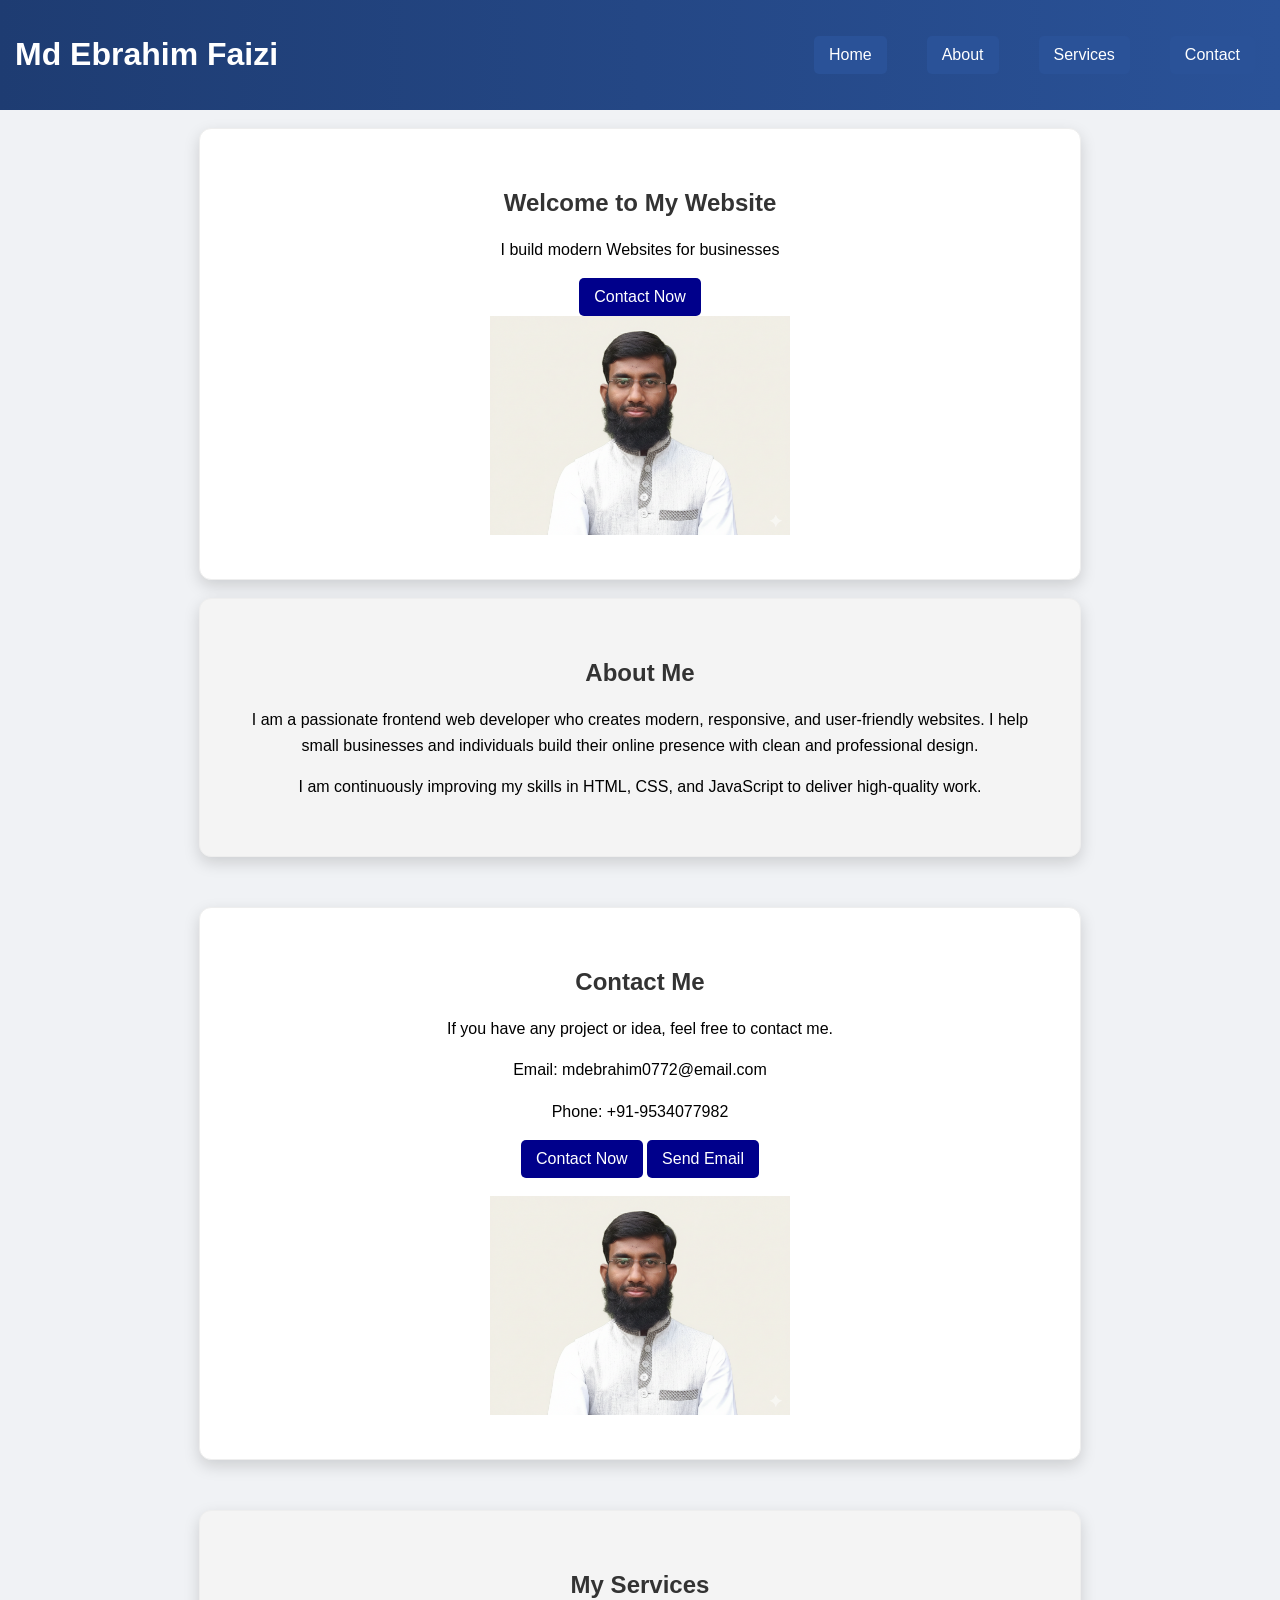
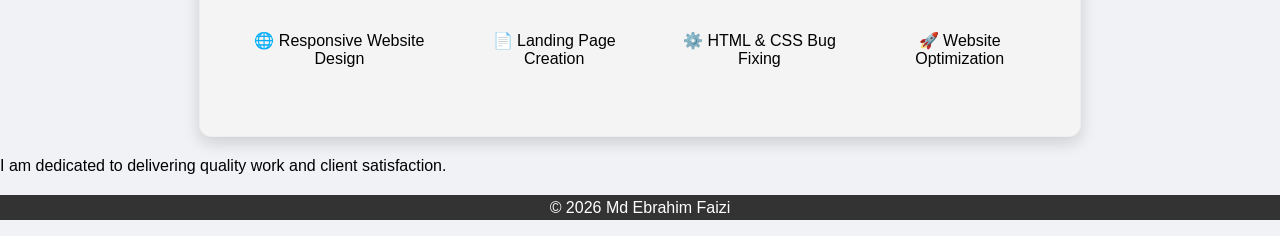
==== index.html @ 8bd7da8c "first portfolio upload" ====
<!DOCTYPE html>
<html lang="en">
<head>
    <meta charset="UTF-8">
    <meta name="viewport" content="width=device-width, initial-scale=1.0">
    <title> My Portfolio </title>
    <link rel="stylesheet" href="style.css">
</head>
<body>
    <!--Header-->

    <header>
        <h1>Md Ebrahim Faizi</h1>
        <nav>
            <a href="index.html">Home</a>
            <a href="#">About</a>
            <a href="#">Services</a>
            <a href="contact.html">Contact </a>
        </nav>
    </header>
    <br>
    <!-- Hero Section -->
     <section class="container">
        <h2> Welcome to My Website </h2>
        <p>I build modern Websites for businesses</p>
        <a href="contact.html"> Contact Now </a><br>
        <img src="images/Md Ebrahim photo.png" width="300" alt="Banner">
     </section>
     <br>
        <!-- About Section -->
     <section class="container">
        <h2> About Me </h2>
        <p>
I am a passionate frontend web developer who creates modern, responsive, and user-friendly websites.
I help small businesses and individuals build their online presence with clean and professional design.
</p>

<p>
I am continuously improving my skills in HTML, CSS, and JavaScript to deliver high-quality work.
</p>
     </section>
     <!-- Contact me-->
      <section>
      <h2>Contact Me</h2>
<p>If you have any project or idea, feel free to contact me.</p>

<p>Email: mdebrahim0772@email.com</p>
<p>Phone: +91-9534077982</p>
<a href="contact.html"> Contact Now </a>
<a href="mailto:mdebrahim0772@email.com">Send Email </a><br>
<br>
        <img src="images/Md Ebrahim photo.png" width="300" alt="My image">

      </section>
     <!-- Services Section -->
      <section class="container">
        <h2> My Services </h2>
      <ul>
  <li>🌐 Responsive Website Design</li>
  <li>📄 Landing Page Creation</li>
  <li>⚙️ HTML & CSS Bug Fixing</li>
  <li>🚀 Website Optimization</li>
</ul>
      </section>

      <!-- Footer -->
       <p>I am dedicated to delivering quality work and client satisfaction.</p>
       <footer>
        <p> &copy; 2026 Md Ebrahim Faizi</p>
       </footer>

</body>
</html>
---- style.css ----
/* Normal CSS (Desktop) */

/* Reset + Gobal */
body{
    font-family: Arial, sans-serif;
    margin: 0;
    padding:0;
    background-color: #f0f2f5;
}
/* Layout*/
header{
    display: flex;
    justify-content: space-between;
    align-items: center;
    background-color:darkblue;
    color: white;
    padding: 15px;
    text-align: center;
    background: linear-gradient( to right, #1e3c72, #2a5298 );
}
nav{
    display: flex;
    justify-content: center;
    gap: 20px;
}

a {
  display: inline-block;
  padding: 10px 15px;
  background: #2a5298;
  color: white;
  border-radius: 5px;
  text-decoration: none;
  transition: 0.3s;
}
section {
  padding: 40px;
  text-align: center;
  background: white;
  border-radius: 12px;
  border: 1px solid #eee;
  box-shadow: 0 6px 16px rgba(0,0,0,0.15);
    max-width: 800px;
    margin: 50px auto;
}
footer{
    background-color: #333;
    color: white;
    text-align: center;

}
 
/* Components */
nav a {
    color: white;
    text-decoration: none;
    margin: 0 10px;
    text-align: center;
    
}
 ul {
    display: flex;
    justify-content: center;
    gap: 30px;
    list-style: none;
    padding: 0;
 }
 ul li{
    background: #f4f4f4;
    padding: 12px;
    border-radius: 6px;
 }

 /* Typgraphy */
 header h1{
    color: white;
 }
 p{
    line-height: 1.6;
 }
h2{
    color: #333;
}
 
/*Effect*/
nav a:hover{
    text-decoration: underline;
    color: black;
    transition: 0.3s;
    background: rgba(255,255,255,0.2);
    border-radius: 5px;

} 
.hero {
    padding: 40px;
}
.hero img{
    margin-top: 15px;
    border-radius: 50px;
    
}

/* Advanced */
section:nth-of-type(even) {
    background-color: #f4f4f4;
}
section a {
    display: inline-block;
    padding: 10px 15px;
    background-color: darkblue;
    color: white;
    border-radius: 5px;
}

/*responsive CSS (Mobile) */

@media (max-width: 768px){
    header {
        flex-direction: column;
        text-align: center;
    }

 nav{ 
    flex-direction: column;
 }

 nav a {
display: block;
padding: 10px;
 }
 ul{
    flex-direction: column;
    padding: 20px;
 }
 img{
    max-width: 100%;
    height: auto;
 }
}
.container {
    max-width: 800px;
    margin: auto;
}
.services {
  display: flex;
  justify-content: center;
  gap: 20px;
  flex-wrap: wrap;
}
h1{
    text-align: center;
}
.card {
  background: #f4f4f4;
  padding: 20px;
  border-radius: 10px;
  width: 200px;
  transition: 0.3s;
}
.card:hover {
  transform: translateY(-5px);
  background: #2a5298;
  color: white;
}
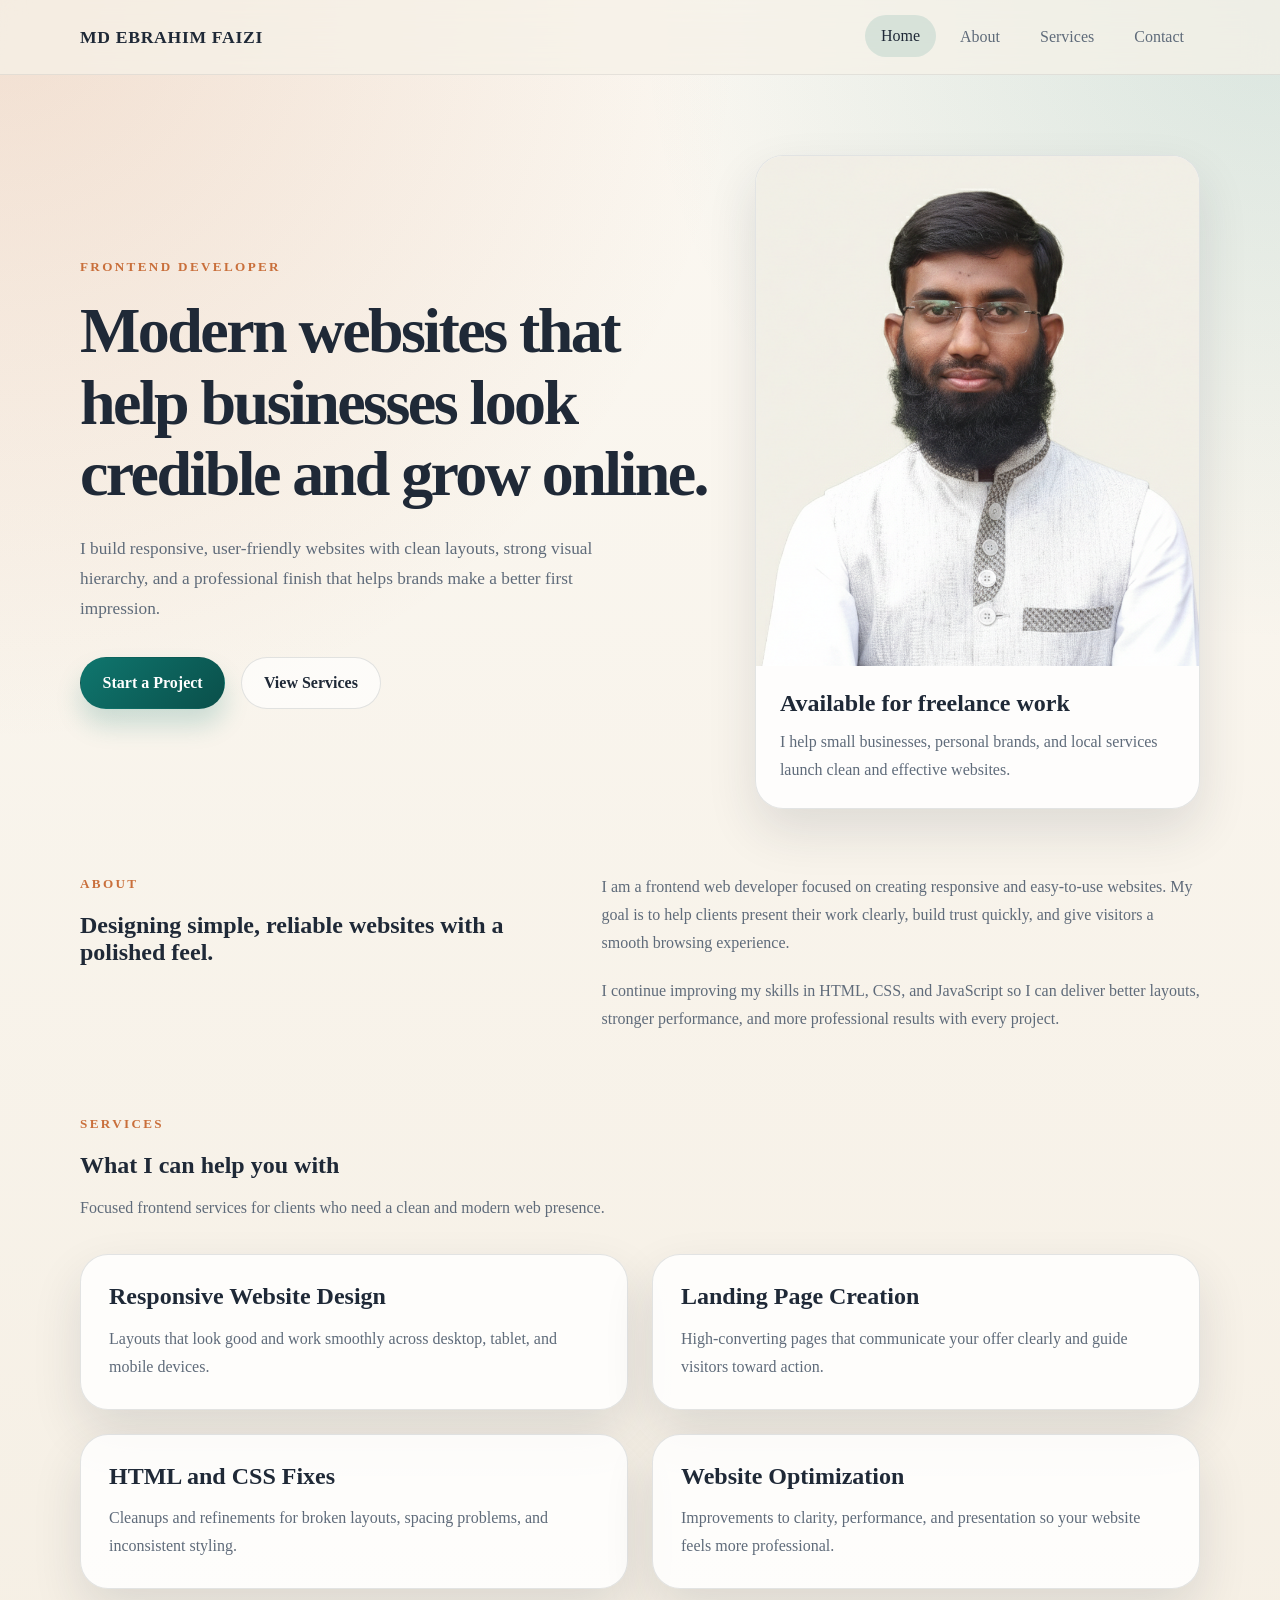
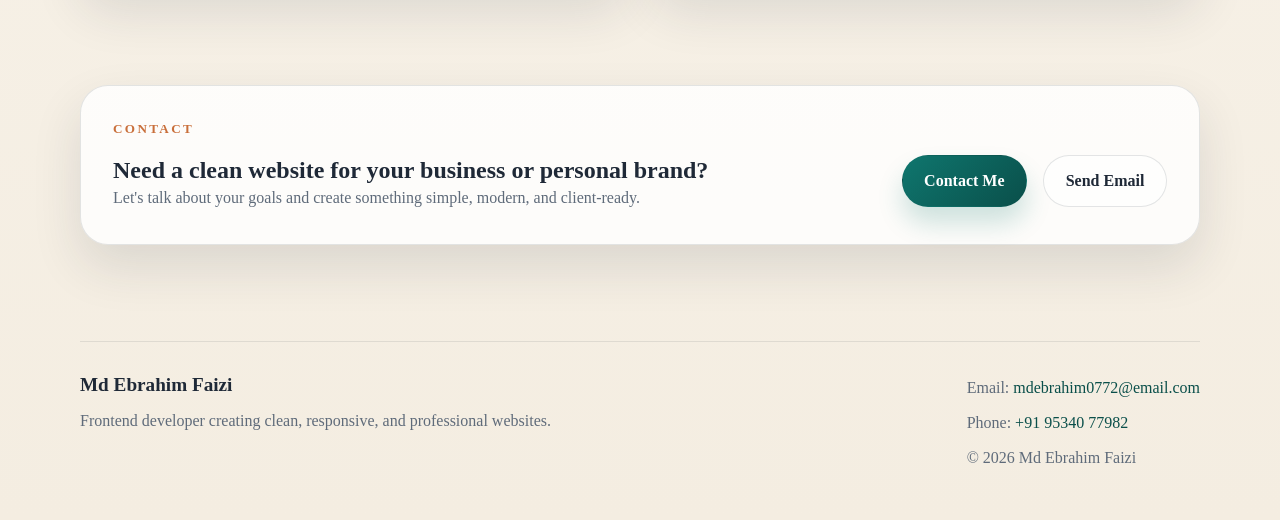
==== commit e411e92b: "Add files via upload" ====
--- a/index.html
+++ b/index.html
@@ -3,71 +3,122 @@
 <head>
     <meta charset="UTF-8">
     <meta name="viewport" content="width=device-width, initial-scale=1.0">
-    <title> My Portfolio </title>
+    <title>Md Ebrahim Faizi | Frontend Developer</title>
+    <meta name="description" content="Frontend developer portfolio for Md Ebrahim Faizi. I design responsive, modern websites for businesses and personal brands.">
     <link rel="stylesheet" href="style.css">
 </head>
 <body>
-    <!--Header-->
+    <header class="site-header">
+        <div class="container header-inner">
+            <a class="brand" href="index.html">Md Ebrahim Faizi</a>
+            <nav class="site-nav" aria-label="Primary navigation">
+                <a class="active" href="index.html">Home</a>
+                <a href="about.html">About</a>
+                <a href="services.html">Services</a>
+                <a href="contact.html">Contact</a>
+            </nav>
+        </div>
+    </header>
 
-    <header>
-        <h1>Md Ebrahim Faizi</h1>
-        <nav>
-            <a href="index.html">Home</a>
-            <a href="#">About</a>
-            <a href="#">Services</a>
-            <a href="contact.html">Contact </a>
-        </nav>
-    </header>
-    <br>
-    <!-- Hero Section -->
-     <section class="container">
-        <h2> Welcome to My Website </h2>
-        <p>I build modern Websites for businesses</p>
-        <a href="contact.html"> Contact Now </a><br>
-        <img src="images/Md Ebrahim photo.png" width="300" alt="Banner">
-     </section>
-     <br>
-        <!-- About Section -->
-     <section class="container">
-        <h2> About Me </h2>
-        <p>
-I am a passionate frontend web developer who creates modern, responsive, and user-friendly websites.
-I help small businesses and individuals build their online presence with clean and professional design.
-</p>
+    <main>
+        <section class="hero">
+            <div class="container hero-grid">
+                <div class="hero-copy">
+                    <p class="eyebrow">Frontend Developer</p>
+                    <h1>Modern websites that help businesses look credible and grow online.</h1>
+                    <p class="hero-text">
+                        I build responsive, user-friendly websites with clean layouts, strong visual hierarchy,
+                        and a professional finish that helps brands make a better first impression.
+                    </p>
+                    <div class="hero-actions">
+                        <a class="button button-primary" href="contact.html">Start a Project</a>
+                        <a class="button button-secondary" href="services.html">View Services</a>
+                    </div>
+                </div>
+                <div class="hero-card">
+                    <img src="images/Md Ebrahim photo.png" alt="Portrait of Md Ebrahim Faizi">
+                    <div class="hero-card-content">
+                        <h2>Available for freelance work</h2>
+                        <p>I help small businesses, personal brands, and local services launch clean and effective websites.</p>
+                    </div>
+                </div>
+            </div>
+        </section>
 
-<p>
-I am continuously improving my skills in HTML, CSS, and JavaScript to deliver high-quality work.
-</p>
-     </section>
-     <!-- Contact me-->
-      <section>
-      <h2>Contact Me</h2>
-<p>If you have any project or idea, feel free to contact me.</p>
+        <section class="section">
+            <div class="container section-grid">
+                <div>
+                    <p class="section-label">About</p>
+                    <h2>Designing simple, reliable websites with a polished feel.</h2>
+                </div>
+                <div class="section-copy">
+                    <p>
+                        I am a frontend web developer focused on creating responsive and easy-to-use websites.
+                        My goal is to help clients present their work clearly, build trust quickly, and give visitors a smooth browsing experience.
+                    </p>
+                    <p>
+                        I continue improving my skills in HTML, CSS, and JavaScript so I can deliver better layouts,
+                        stronger performance, and more professional results with every project.
+                    </p>
+                </div>
+            </div>
+        </section>
 
-<p>Email: mdebrahim0772@email.com</p>
-<p>Phone: +91-9534077982</p>
-<a href="contact.html"> Contact Now </a>
-<a href="mailto:mdebrahim0772@email.com">Send Email </a><br>
-<br>
-        <img src="images/Md Ebrahim photo.png" width="300" alt="My image">
+        <section class="section section-alt">
+            <div class="container">
+                <div class="section-heading">
+                    <p class="section-label">Services</p>
+                    <h2>What I can help you with</h2>
+                    <p>Focused frontend services for clients who need a clean and modern web presence.</p>
+                </div>
+                <div class="card-grid">
+                    <article class="feature-card">
+                        <h3>Responsive Website Design</h3>
+                        <p>Layouts that look good and work smoothly across desktop, tablet, and mobile devices.</p>
+                    </article>
+                    <article class="feature-card">
+                        <h3>Landing Page Creation</h3>
+                        <p>High-converting pages that communicate your offer clearly and guide visitors toward action.</p>
+                    </article>
+                    <article class="feature-card">
+                        <h3>HTML and CSS Fixes</h3>
+                        <p>Cleanups and refinements for broken layouts, spacing problems, and inconsistent styling.</p>
+                    </article>
+                    <article class="feature-card">
+                        <h3>Website Optimization</h3>
+                        <p>Improvements to clarity, performance, and presentation so your website feels more professional.</p>
+                    </article>
+                </div>
+            </div>
+        </section>
 
-      </section>
-     <!-- Services Section -->
-      <section class="container">
-        <h2> My Services </h2>
-      <ul>
-  <li>🌐 Responsive Website Design</li>
-  <li>📄 Landing Page Creation</li>
-  <li>⚙️ HTML & CSS Bug Fixing</li>
-  <li>🚀 Website Optimization</li>
-</ul>
-      </section>
+        <section class="section">
+            <div class="container cta-panel">
+                <div>
+                    <p class="section-label">Contact</p>
+                    <h2>Need a clean website for your business or personal brand?</h2>
+                    <p>Let's talk about your goals and create something simple, modern, and client-ready.</p>
+                </div>
+                <div class="cta-actions">
+                    <a class="button button-primary" href="contact.html">Contact Me</a>
+                    <a class="button button-secondary" href="mailto:mdebrahim0772@email.com">Send Email</a>
+                </div>
+            </div>
+        </section>
+    </main>
 
-      <!-- Footer -->
-       <p>I am dedicated to delivering quality work and client satisfaction.</p>
-       <footer>
-        <p> &copy; 2026 Md Ebrahim Faizi</p>
-       </footer>
-
+    <footer class="site-footer">
+        <div class="container footer-inner">
+            <div>
+                <h2>Md Ebrahim Faizi</h2>
+                <p>Frontend developer creating clean, responsive, and professional websites.</p>
+            </div>
+            <div class="footer-contact">
+                <p>Email: <a href="mailto:mdebrahim0772@email.com">mdebrahim0772@email.com</a></p>
+                <p>Phone: <a href="tel:+919534077982">+91 95340 77982</a></p>
+                <p>&copy; 2026 Md Ebrahim Faizi</p>
+            </div>
+        </div>
+    </footer>
 </body>
 </html>
--- a/style.css
+++ b/style.css
@@ -1,165 +1,424 @@
-
-/* Normal CSS (Desktop) */
-
-/* Reset + Gobal */
-body{
-    font-family: Arial, sans-serif;
+:root {
+    --bg: #f6f1e8;
+    --surface: rgba(255, 255, 255, 0.82);
+    --surface-strong: #ffffff;
+    --text: #1f2937;
+    --muted: #5f6b7a;
+    --line: rgba(31, 41, 55, 0.12);
+    --brand: #0f766e;
+    --brand-dark: #0a4f4a;
+    --accent: #c96f3b;
+    --shadow: 0 22px 50px rgba(31, 41, 55, 0.12);
+    --radius-lg: 28px;
+    --radius-md: 18px;
+    --radius-sm: 12px;
+    --container: 1120px;
+}
+
+*,
+*::before,
+*::after {
+    box-sizing: border-box;
+}
+
+html {
+    scroll-behavior: smooth;
+}
+
+body {
     margin: 0;
-    padding:0;
-    background-color: #f0f2f5;
-}
-/* Layout*/
-header{
+    font-family: Georgia, "Times New Roman", serif;
+    color: var(--text);
+    background:
+        radial-gradient(circle at top left, rgba(201, 111, 59, 0.18), transparent 30%),
+        radial-gradient(circle at top right, rgba(15, 118, 110, 0.14), transparent 26%),
+        linear-gradient(180deg, #fbf8f2 0%, #f4ede1 100%);
+}
+
+img {
+    display: block;
+    max-width: 100%;
+}
+
+a {
+    color: inherit;
+    text-decoration: none;
+}
+
+p {
+    margin: 0;
+    line-height: 1.75;
+    color: var(--muted);
+}
+
+h1,
+h2,
+h3 {
+    margin: 0;
+    line-height: 1.12;
+    color: var(--text);
+    font-weight: 600;
+}
+
+.container {
+    width: min(100% - 2rem, var(--container));
+    margin: 0 auto;
+}
+
+.narrow {
+    max-width: 780px;
+}
+
+.site-header {
+    position: sticky;
+    top: 0;
+    z-index: 100;
+    padding: 1rem 0;
+    backdrop-filter: blur(16px);
+    background: rgba(246, 241, 232, 0.72);
+    border-bottom: 1px solid rgba(31, 41, 55, 0.08);
+}
+
+.header-inner {
     display: flex;
+    align-items: center;
     justify-content: space-between;
+    gap: 1.5rem;
+}
+
+.brand {
+    font-size: 1.1rem;
+    font-weight: 700;
+    letter-spacing: 0.04em;
+    text-transform: uppercase;
+}
+
+.site-nav {
+    display: flex;
     align-items: center;
-    background-color:darkblue;
-    color: white;
-    padding: 15px;
-    text-align: center;
-    background: linear-gradient( to right, #1e3c72, #2a5298 );
-}
-nav{
+    gap: 0.5rem;
+    flex-wrap: wrap;
+}
+
+.site-nav a {
+    padding: 0.75rem 1rem;
+    border-radius: 999px;
+    color: var(--muted);
+    transition: background-color 0.25s ease, color 0.25s ease, transform 0.25s ease;
+}
+
+.site-nav a:hover,
+.site-nav a:focus-visible,
+.site-nav a.active {
+    color: var(--text);
+    background: rgba(15, 118, 110, 0.12);
+    transform: translateY(-1px);
+}
+
+.hero,
+.page-hero {
+    padding: 5rem 0 2rem;
+}
+
+.hero-grid {
+    display: grid;
+    grid-template-columns: minmax(0, 1.3fr) minmax(280px, 0.9fr);
+    gap: 2rem;
+    align-items: center;
+}
+
+.hero-copy h1,
+.page-hero h1 {
+    font-size: clamp(2.8rem, 5vw, 5rem);
+    letter-spacing: -0.04em;
+}
+
+.hero-text,
+.page-intro {
+    margin-top: 1.5rem;
+    font-size: 1.08rem;
+    max-width: 60ch;
+}
+
+.eyebrow,
+.section-label {
+    display: inline-block;
+    margin-bottom: 1rem;
+    color: var(--accent);
+    font-size: 0.82rem;
+    font-weight: 700;
+    letter-spacing: 0.18em;
+    text-transform: uppercase;
+}
+
+.hero-actions,
+.cta-actions {
     display: flex;
+    gap: 1rem;
+    flex-wrap: wrap;
+    margin-top: 2rem;
+}
+
+.button {
+    display: inline-flex;
+    align-items: center;
     justify-content: center;
-    gap: 20px;
-}
-
-a {
-  display: inline-block;
-  padding: 10px 15px;
-  background: #2a5298;
-  color: white;
-  border-radius: 5px;
-  text-decoration: none;
-  transition: 0.3s;
-}
-section {
-  padding: 40px;
-  text-align: center;
-  background: white;
-  border-radius: 12px;
-  border: 1px solid #eee;
-  box-shadow: 0 6px 16px rgba(0,0,0,0.15);
-    max-width: 800px;
-    margin: 50px auto;
-}
-footer{
-    background-color: #333;
-    color: white;
-    text-align: center;
-
-}
- 
-/* Components */
-nav a {
-    color: white;
-    text-decoration: none;
-    margin: 0 10px;
-    text-align: center;
-    
-}
- ul {
+    min-height: 3.25rem;
+    padding: 0.85rem 1.35rem;
+    border-radius: 999px;
+    border: 1px solid transparent;
+    font-weight: 700;
+    transition: transform 0.25s ease, box-shadow 0.25s ease, background-color 0.25s ease, color 0.25s ease, border-color 0.25s ease;
+}
+
+.button:hover,
+.button:focus-visible {
+    transform: translateY(-2px);
+}
+
+.button-primary {
+    color: #ffffff;
+    background: linear-gradient(135deg, var(--brand), var(--brand-dark));
+    box-shadow: 0 16px 26px rgba(15, 118, 110, 0.2);
+}
+
+.button-secondary {
+    color: var(--text);
+    background: rgba(255, 255, 255, 0.64);
+    border-color: rgba(31, 41, 55, 0.12);
+}
+
+.hero-card,
+.content-card,
+.feature-card,
+.service-card,
+.contact-card,
+.contact-form,
+.cta-panel {
+    background: var(--surface);
+    border: 1px solid var(--line);
+    border-radius: var(--radius-lg);
+    box-shadow: var(--shadow);
+}
+
+.hero-card {
+    overflow: hidden;
+}
+
+.hero-card img {
+    width: 100%;
+    aspect-ratio: 4 / 4.6;
+    object-fit: cover;
+}
+
+.hero-card-content {
+    padding: 1.5rem;
+}
+
+.hero-card-content p {
+    margin-top: 0.75rem;
+}
+
+.section {
+    padding: 2rem 0 4rem;
+}
+
+.section-alt {
+    padding-top: 1rem;
+}
+
+.section-grid {
+    display: grid;
+    grid-template-columns: 0.9fr 1.1fr;
+    gap: 2rem;
+    align-items: start;
+}
+
+.section-copy {
+    display: grid;
+    gap: 1.2rem;
+}
+
+.section-heading {
+    max-width: 700px;
+    margin-bottom: 2rem;
+}
+
+.section-heading p:last-child {
+    margin-top: 1rem;
+}
+
+.card-grid,
+.content-grid {
+    display: grid;
+    grid-template-columns: repeat(2, minmax(0, 1fr));
+    gap: 1.5rem;
+}
+
+.feature-card,
+.service-card,
+.content-card {
+    padding: 1.75rem;
+}
+
+.feature-card h3,
+.service-card h2,
+.content-card h2 {
+    margin-bottom: 0.9rem;
+    font-size: 1.5rem;
+}
+
+.cta-panel {
     display: flex;
-    justify-content: center;
-    gap: 30px;
-    list-style: none;
-    padding: 0;
- }
- ul li{
-    background: #f4f4f4;
-    padding: 12px;
-    border-radius: 6px;
- }
-
- /* Typgraphy */
- header h1{
-    color: white;
- }
- p{
-    line-height: 1.6;
- }
-h2{
-    color: #333;
-}
- 
-/*Effect*/
-nav a:hover{
-    text-decoration: underline;
-    color: black;
-    transition: 0.3s;
-    background: rgba(255,255,255,0.2);
-    border-radius: 5px;
-
-} 
-.hero {
-    padding: 40px;
-}
-.hero img{
-    margin-top: 15px;
-    border-radius: 50px;
-    
-}
-
-/* Advanced */
-section:nth-of-type(even) {
-    background-color: #f4f4f4;
-}
-section a {
-    display: inline-block;
-    padding: 10px 15px;
-    background-color: darkblue;
-    color: white;
-    border-radius: 5px;
-}
-
-/*responsive CSS (Mobile) */
-
-@media (max-width: 768px){
-    header {
+    align-items: center;
+    justify-content: space-between;
+    gap: 1.5rem;
+    padding: 2rem;
+}
+
+.contact-layout {
+    display: grid;
+    grid-template-columns: minmax(260px, 0.85fr) minmax(0, 1.15fr);
+    gap: 1.5rem;
+}
+
+.contact-card,
+.contact-form {
+    padding: 2rem;
+}
+
+.contact-card h2,
+.contact-form h2 {
+    margin-bottom: 0.9rem;
+}
+
+.contact-list {
+    display: grid;
+    gap: 0.9rem;
+    margin-top: 1.5rem;
+}
+
+.contact-list a,
+.footer-contact a {
+    color: var(--brand-dark);
+}
+
+.contact-form {
+    display: grid;
+    gap: 0.9rem;
+}
+
+.contact-form label {
+    font-weight: 700;
+    color: var(--text);
+}
+
+.contact-form input,
+.contact-form textarea {
+    width: 100%;
+    border: 1px solid rgba(31, 41, 55, 0.14);
+    border-radius: var(--radius-sm);
+    padding: 0.95rem 1rem;
+    font: inherit;
+    color: var(--text);
+    background: rgba(255, 255, 255, 0.92);
+}
+
+.contact-form textarea {
+    min-height: 150px;
+    resize: vertical;
+}
+
+.contact-form input:focus,
+.contact-form textarea:focus {
+    outline: 2px solid rgba(15, 118, 110, 0.18);
+    border-color: var(--brand);
+}
+
+.button-submit {
+    width: 100%;
+    border: 0;
+    cursor: pointer;
+    font: inherit;
+}
+
+.site-footer {
+    padding: 2rem 0 3rem;
+}
+
+.footer-inner {
+    display: flex;
+    align-items: flex-start;
+    justify-content: space-between;
+    gap: 1.5rem;
+    padding-top: 2rem;
+    border-top: 1px solid rgba(31, 41, 55, 0.1);
+}
+
+.footer-inner h2 {
+    font-size: 1.2rem;
+    margin-bottom: 0.75rem;
+}
+
+.footer-contact {
+    display: grid;
+    gap: 0.45rem;
+}
+
+@media (max-width: 900px) {
+    .hero-grid,
+    .section-grid,
+    .contact-layout,
+    .cta-panel,
+    .content-grid,
+    .card-grid {
+        grid-template-columns: 1fr;
+    }
+
+    .hero-copy h1,
+    .page-hero h1 {
+        font-size: clamp(2.4rem, 10vw, 3.6rem);
+    }
+
+    .cta-panel {
+        align-items: flex-start;
+    }
+}
+
+@media (max-width: 640px) {
+    .site-header {
+        padding: 0.9rem 0;
+    }
+
+    .header-inner {
         flex-direction: column;
+        align-items: flex-start;
+    }
+
+    .site-nav {
+        width: 100%;
+    }
+
+    .site-nav a {
+        flex: 1 1 auto;
         text-align: center;
     }
 
- nav{ 
-    flex-direction: column;
- }
-
- nav a {
-display: block;
-padding: 10px;
- }
- ul{
-    flex-direction: column;
-    padding: 20px;
- }
- img{
-    max-width: 100%;
-    height: auto;
- }
-}
-.container {
-    max-width: 800px;
-    margin: auto;
-}
-.services {
-  display: flex;
-  justify-content: center;
-  gap: 20px;
-  flex-wrap: wrap;
-}
-h1{
-    text-align: center;
-}
-.card {
-  background: #f4f4f4;
-  padding: 20px;
-  border-radius: 10px;
-  width: 200px;
-  transition: 0.3s;
-}
-.card:hover {
-  transform: translateY(-5px);
-  background: #2a5298;
-  color: white;
-}+    .hero,
+    .page-hero {
+        padding-top: 3.5rem;
+    }
+
+    .feature-card,
+    .service-card,
+    .content-card,
+    .contact-card,
+    .contact-form,
+    .cta-panel {
+        padding: 1.4rem;
+    }
+
+    .footer-inner {
+        flex-direction: column;
+    }
+}
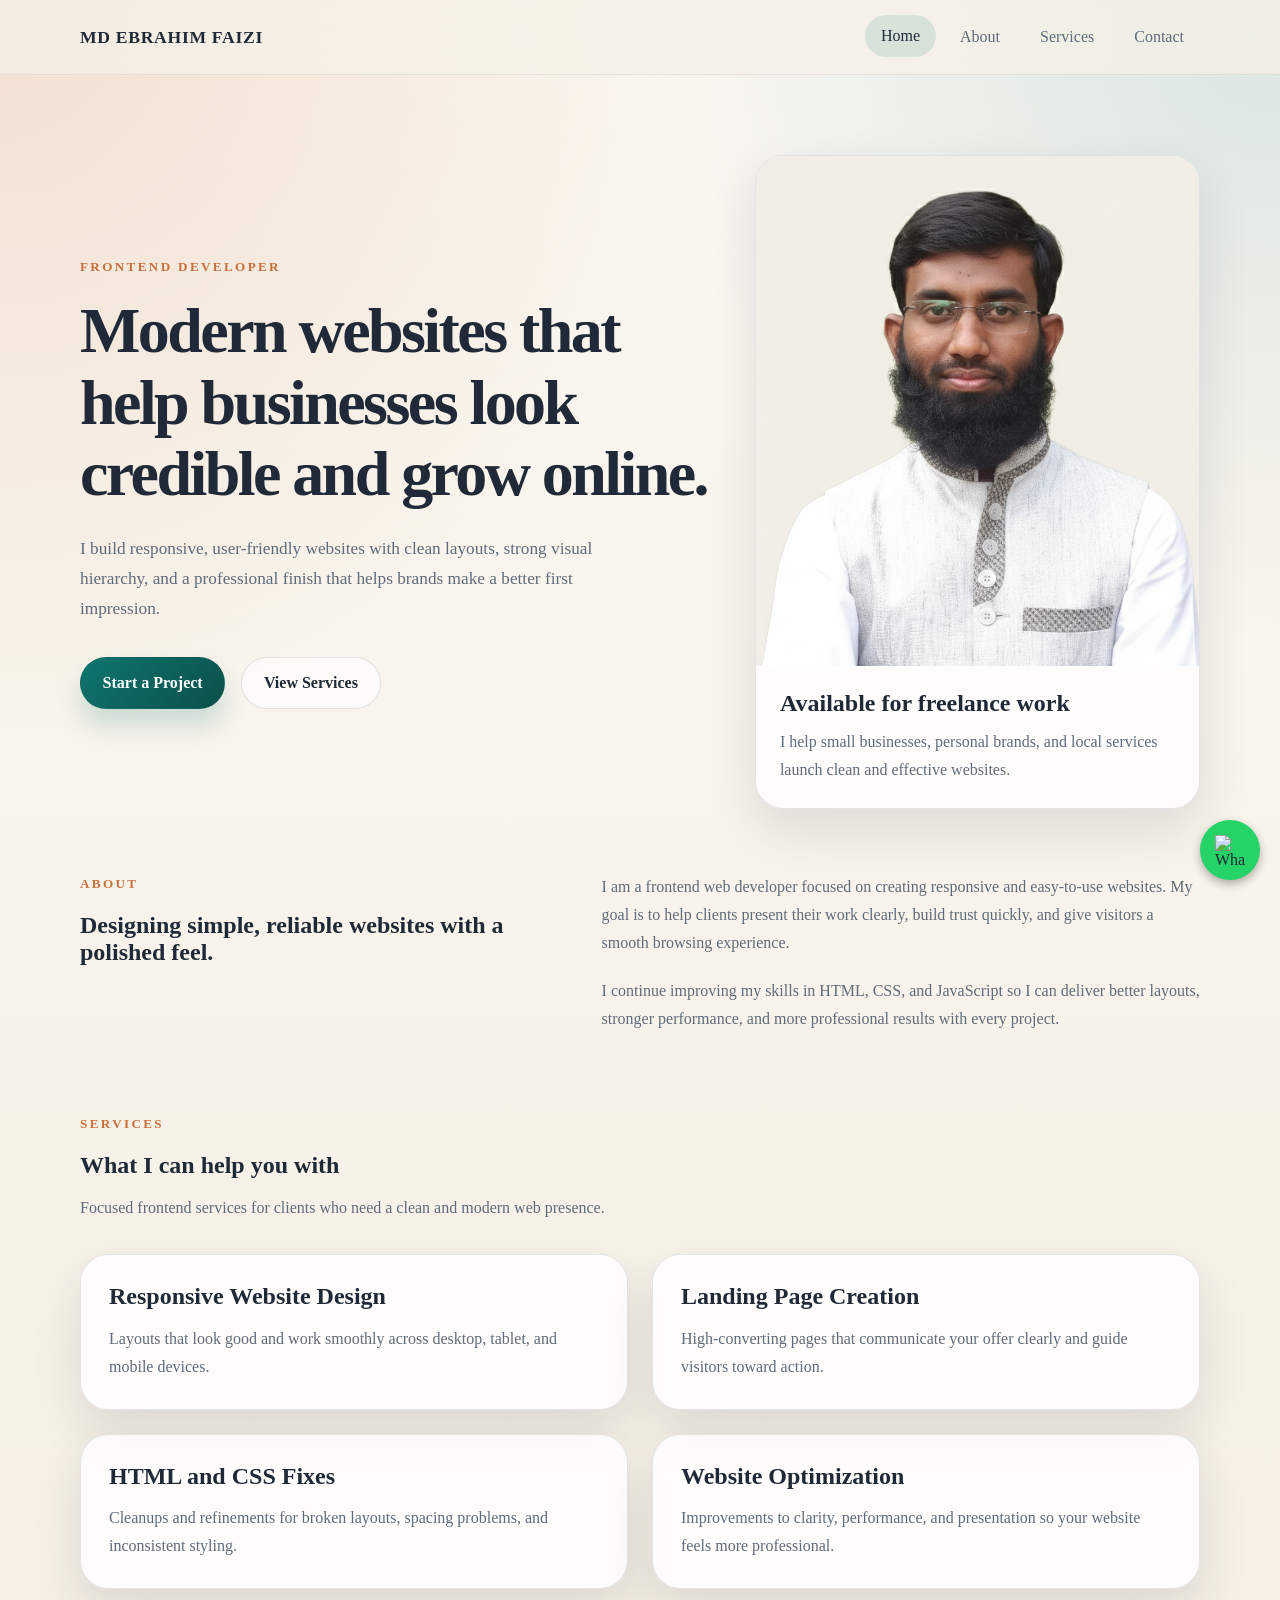
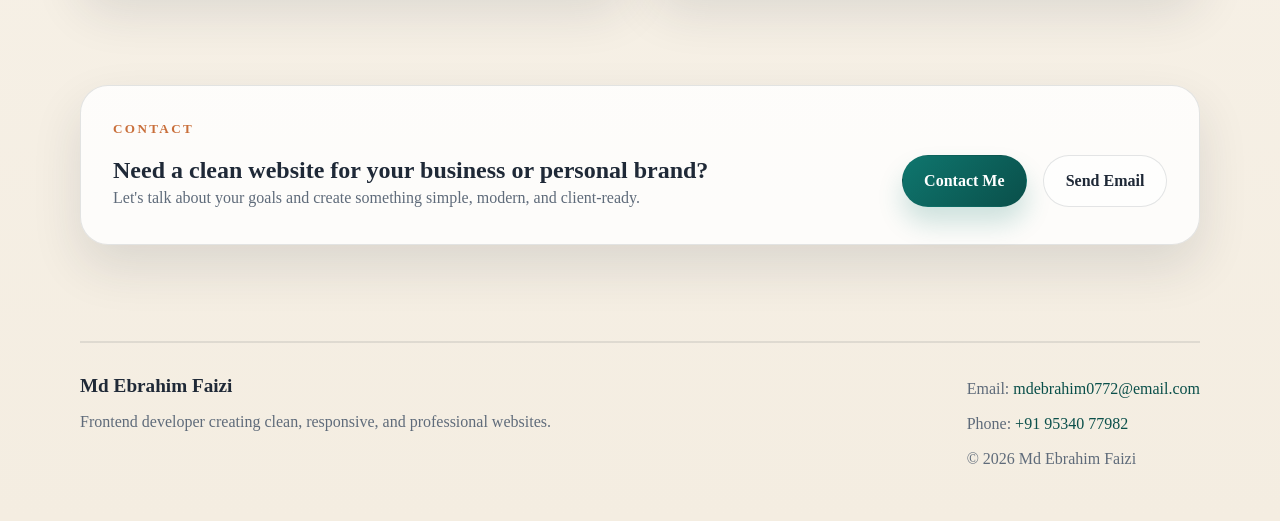
==== commit 87449fcb: "Add files via upload" ====
--- a/index.html
+++ b/index.html
@@ -105,6 +105,9 @@
                 </div>
             </div>
         </section>
+        <a href="https://wa.me/919534077982" class="whatsapp-float" target="_blank">
+  <img src="https://cdn-icons-png.flaticon.com/512/733/733585.png" alt="WhatsApp">
+</a>
     </main>
 
     <footer class="site-footer">
--- a/style.css
+++ b/style.css
@@ -342,6 +342,44 @@
     font: inherit;
 }
 
+.whatsapp {
+    display: block;
+    width: 100%;
+    padding: 14px;
+    margin-top: 15px;
+    background: linear-gradient(to right, #25D366, #128C7E);
+    color: white;
+    text-align: center;
+    border-radius: 30px;
+    font-weight: bold;
+    transition: 0.3s;
+}
+
+.whatsapp:hover {
+    background: #0d6b5f;
+}
+
+.whatsapp-float {
+    position: fixed;
+    bottom: 20px;
+    right: 20px;
+    background: #25D366;
+    width: 60px;
+    height: 60px;
+    display: flex;
+    align-items: center;
+    justify-content: center;
+    border-radius: 50%;
+    box-shadow: 0 4px 10px rgba(0,0,0,0.3);
+    z-index: 1000;
+}
+
+.whatsapp-float img {
+    width: 30px;
+    height: 30px;
+}
+
+
 .site-footer {
     padding: 2rem 0 3rem;
 }
@@ -352,7 +390,7 @@
     justify-content: space-between;
     gap: 1.5rem;
     padding-top: 2rem;
-    border-top: 1px solid rgba(31, 41, 55, 0.1);
+    border-top: 2px solid rgba(31, 41, 55, 0.1);
 }
 
 .footer-inner h2 {
@@ -364,6 +402,7 @@
     display: grid;
     gap: 0.45rem;
 }
+
 
 @media (max-width: 900px) {
     .hero-grid,
@@ -374,7 +413,7 @@
     .card-grid {
         grid-template-columns: 1fr;
     }
-
+ 
     .hero-copy h1,
     .page-hero h1 {
         font-size: clamp(2.4rem, 10vw, 3.6rem);
@@ -384,6 +423,7 @@
         align-items: flex-start;
     }
 }
+
 
 @media (max-width: 640px) {
     .site-header {
@@ -422,3 +462,7 @@
         flex-direction: column;
     }
 }
+.whatsapp {
+    padding: 12px 20px;
+}
+
